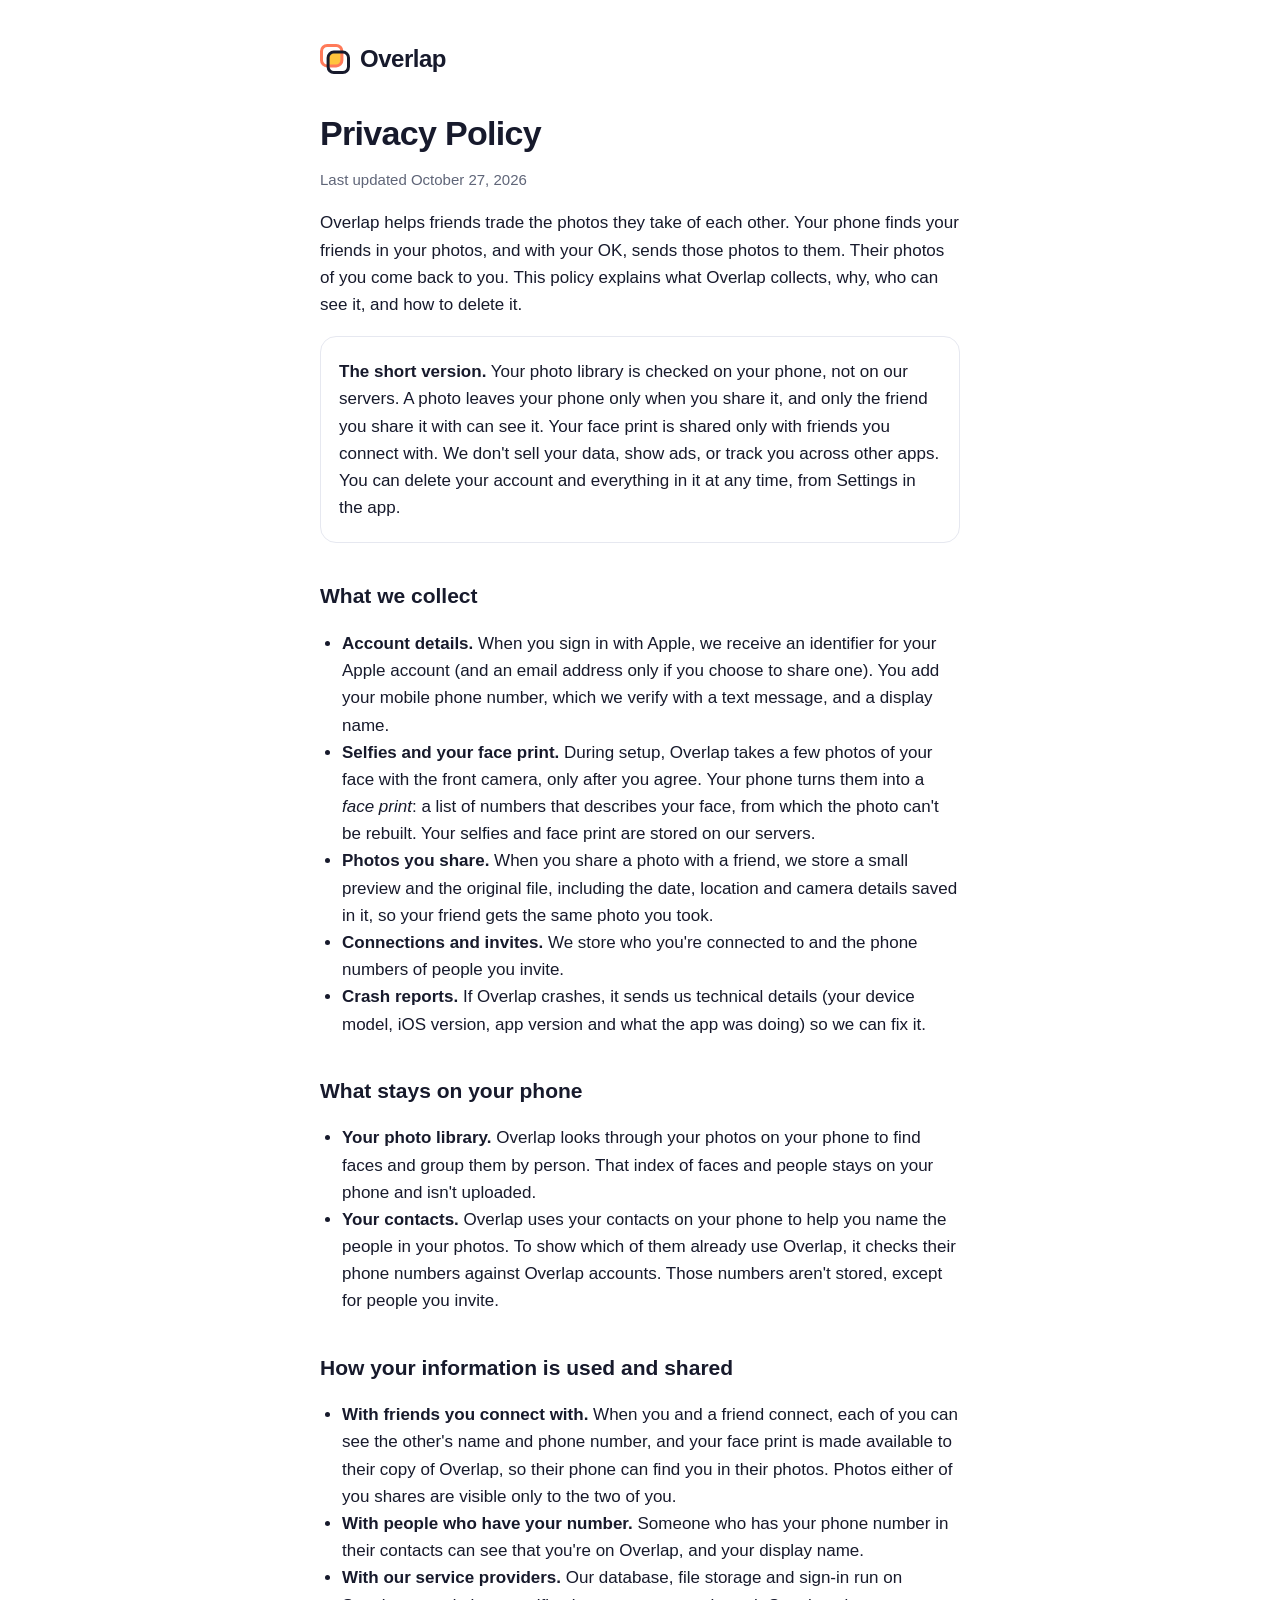
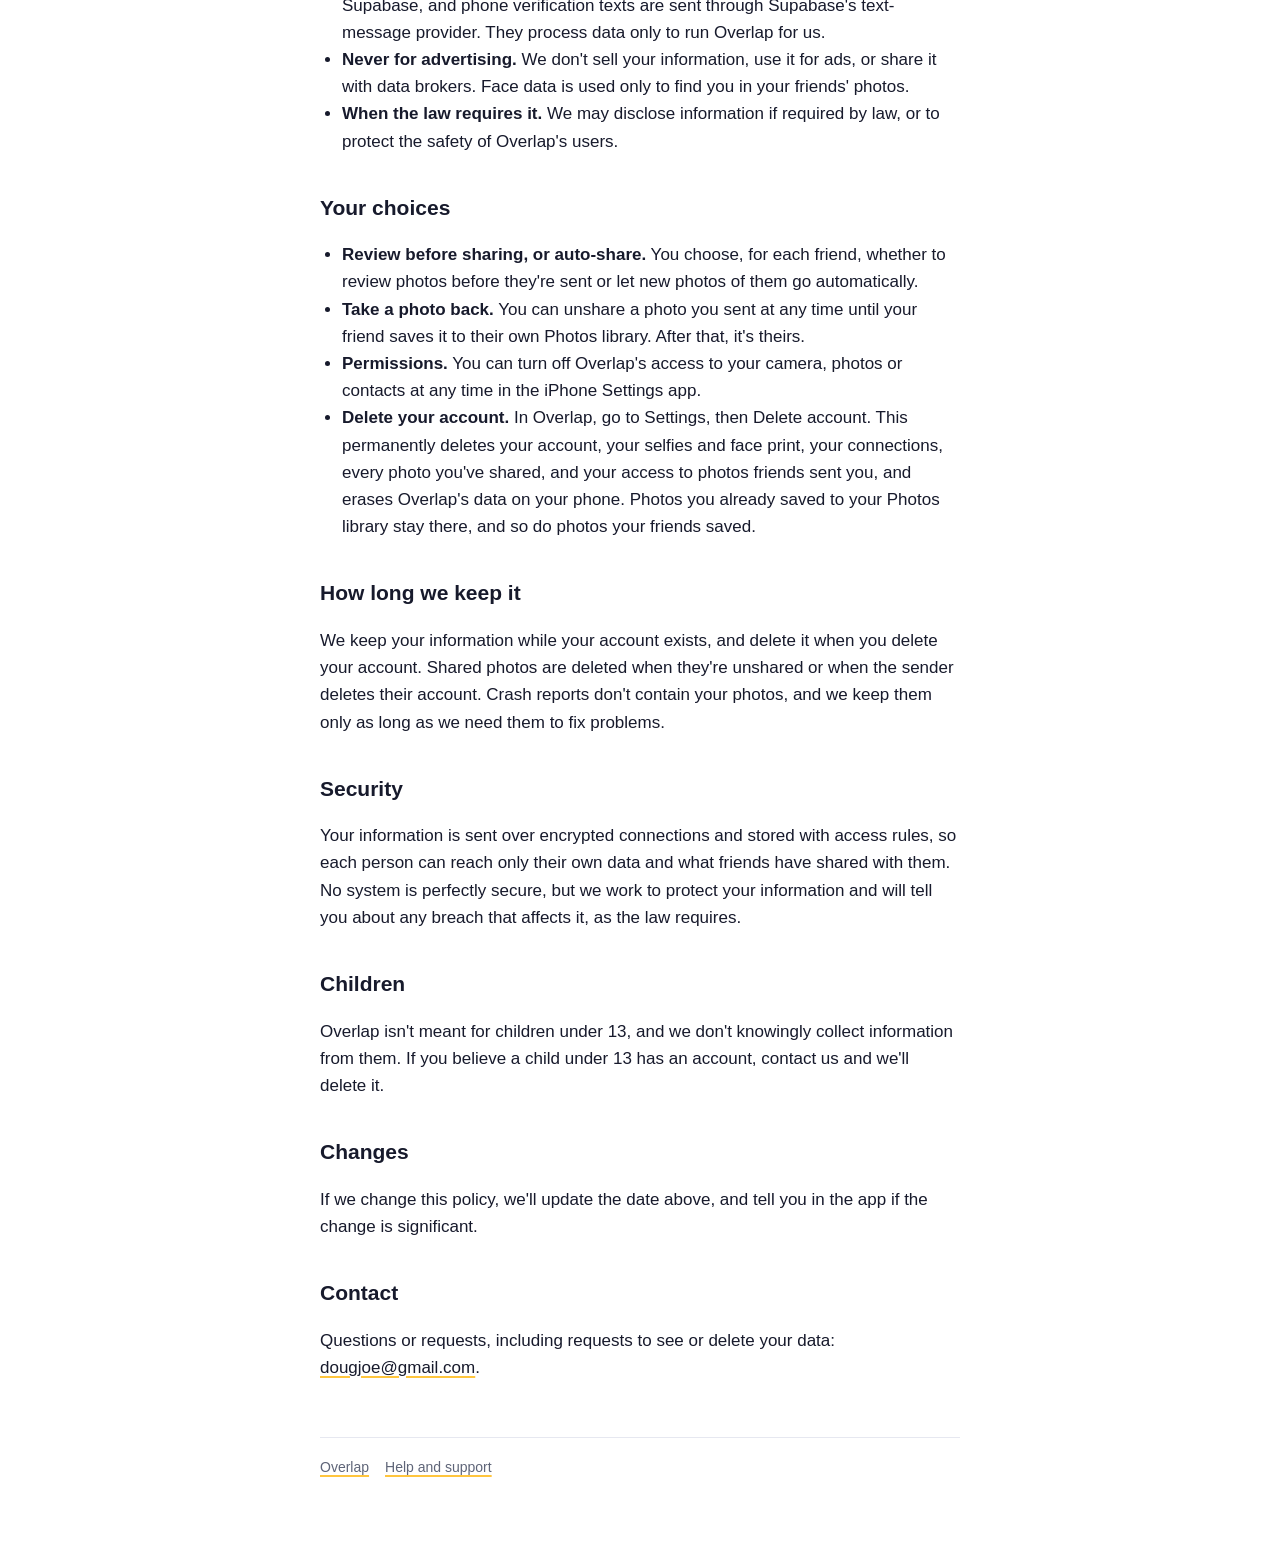
==== privacy/index.html @ 938a16a8 "Overlap privacy policy and support pages Co-Authored-By: Claude Opus 5.5 <noreply@anthropic.com>" ====
<!doctype html>
<html lang="en">
<head>
<meta charset="utf-8">
<meta name="viewport" content="width=device-width, initial-scale=1">
<title>Overlap Privacy Policy</title>
<link rel="stylesheet" href="../style.css">
</head>
<body>
<main>
<header><a href="../"><svg width="30" height="30" viewBox="0 0 100 100" aria-hidden="true"><defs><clipPath id="m"><rect x="5" y="5" width="68" height="68" rx="19"/></clipPath></defs><rect x="27" y="27" width="68" height="68" rx="19" fill="#FFC53D" clip-path="url(#m)"/><rect x="5" y="5" width="68" height="68" rx="19" fill="none" stroke="#FF7A59" stroke-width="10"/><rect x="27" y="27" width="68" height="68" rx="19" fill="none" stroke="currentColor" stroke-width="10"/></svg>Overlap</a></header>

<h1>Privacy Policy</h1>
<p class="muted">Last updated October 27, 2026</p>

<p>Overlap helps friends trade the photos they take of each other. Your phone finds your friends in your photos, and with your OK, sends those photos to them. Their photos of you come back to you. This policy explains what Overlap collects, why, who can see it, and how to delete it.</p>

<div class="card">
<p><strong>The short version.</strong> Your photo library is checked on your phone, not on our servers. A photo leaves your phone only when you share it, and only the friend you share it with can see it. Your face print is shared only with friends you connect with. We don't sell your data, show ads, or track you across other apps. You can delete your account and everything in it at any time, from Settings in the app.</p>
</div>

<h2>What we collect</h2>
<ul>
<li><strong>Account details.</strong> When you sign in with Apple, we receive an identifier for your Apple account (and an email address only if you choose to share one). You add your mobile phone number, which we verify with a text message, and a display name.</li>
<li><strong>Selfies and your face print.</strong> During setup, Overlap takes a few photos of your face with the front camera, only after you agree. Your phone turns them into a <em>face print</em>: a list of numbers that describes your face, from which the photo can't be rebuilt. Your selfies and face print are stored on our servers.</li>
<li><strong>Photos you share.</strong> When you share a photo with a friend, we store a small preview and the original file, including the date, location and camera details saved in it, so your friend gets the same photo you took.</li>
<li><strong>Connections and invites.</strong> We store who you're connected to and the phone numbers of people you invite.</li>
<li><strong>Crash reports.</strong> If Overlap crashes, it sends us technical details (your device model, iOS version, app version and what the app was doing) so we can fix it.</li>
</ul>

<h2>What stays on your phone</h2>
<ul>
<li><strong>Your photo library.</strong> Overlap looks through your photos on your phone to find faces and group them by person. That index of faces and people stays on your phone and isn't uploaded.</li>
<li><strong>Your contacts.</strong> Overlap uses your contacts on your phone to help you name the people in your photos. To show which of them already use Overlap, it checks their phone numbers against Overlap accounts. Those numbers aren't stored, except for people you invite.</li>
</ul>

<h2>How your information is used and shared</h2>
<ul>
<li><strong>With friends you connect with.</strong> When you and a friend connect, each of you can see the other's name and phone number, and your face print is made available to their copy of Overlap, so their phone can find you in their photos. Photos either of you shares are visible only to the two of you.</li>
<li><strong>With people who have your number.</strong> Someone who has your phone number in their contacts can see that you're on Overlap, and your display name.</li>
<li><strong>With our service providers.</strong> Our database, file storage and sign-in run on Supabase, and phone verification texts are sent through Supabase's text-message provider. They process data only to run Overlap for us.</li>
<li><strong>Never for advertising.</strong> We don't sell your information, use it for ads, or share it with data brokers. Face data is used only to find you in your friends' photos.</li>
<li><strong>When the law requires it.</strong> We may disclose information if required by law, or to protect the safety of Overlap's users.</li>
</ul>

<h2>Your choices</h2>
<ul>
<li><strong>Review before sharing, or auto-share.</strong> You choose, for each friend, whether to review photos before they're sent or let new photos of them go automatically.</li>
<li><strong>Take a photo back.</strong> You can unshare a photo you sent at any time until your friend saves it to their own Photos library. After that, it's theirs.</li>
<li><strong>Permissions.</strong> You can turn off Overlap's access to your camera, photos or contacts at any time in the iPhone Settings app.</li>
<li><strong>Delete your account.</strong> In Overlap, go to Settings, then Delete account. This permanently deletes your account, your selfies and face print, your connections, every photo you've shared, and your access to photos friends sent you, and erases Overlap's data on your phone. Photos you already saved to your Photos library stay there, and so do photos your friends saved.</li>
</ul>

<h2>How long we keep it</h2>
<p>We keep your information while your account exists, and delete it when you delete your account. Shared photos are deleted when they're unshared or when the sender deletes their account. Crash reports don't contain your photos, and we keep them only as long as we need them to fix problems.</p>

<h2>Security</h2>
<p>Your information is sent over encrypted connections and stored with access rules, so each person can reach only their own data and what friends have shared with them. No system is perfectly secure, but we work to protect your information and will tell you about any breach that affects it, as the law requires.</p>

<h2>Children</h2>
<p>Overlap isn't meant for children under 13, and we don't knowingly collect information from them. If you believe a child under 13 has an account, contact us and we'll delete it.</p>

<h2>Changes</h2>
<p>If we change this policy, we'll update the date above, and tell you in the app if the change is significant.</p>

<h2>Contact</h2>
<p>Questions or requests, including requests to see or delete your data: <a href="mailto:dougjoe@gmail.com">dougjoe@gmail.com</a>.</p>

<footer><a href="../">Overlap</a><a href="../support/">Help and support</a></footer>
</main>
</body>
</html>
---- style.css ----
:root { --bg: #FFFFFF; --ink: #171A2C; --muted: #5F6578; --line: #E6E8F0; --flash: #FFC53D; --coral: #FF7A59; }
@media (prefers-color-scheme: dark) { :root { --bg: #0D0C0B; --ink: #F4EDE3; --muted: #A79A8A; --line: #2E2720; } }
* { box-sizing: border-box; }
body { margin: 0; background: var(--bg); color: var(--ink); font: 17px/1.6 -apple-system, BlinkMacSystemFont, "Helvetica Neue", Arial, sans-serif; }
main { max-width: 680px; margin: 0 auto; padding: 40px 20px 80px; }
header { display: flex; align-items: center; gap: 10px; margin-bottom: 36px; }
header a { display: flex; align-items: center; gap: 10px; color: inherit; text-decoration: none; font-weight: 900; font-size: 24px; letter-spacing: -0.02em; }
h1 { font-size: 34px; line-height: 1.15; margin: 0 0 6px; letter-spacing: -0.02em; }
h2 { font-size: 21px; margin: 36px 0 8px; }
p, li { color: var(--ink); }
.muted { color: var(--muted); font-size: 15px; }
a { color: inherit; text-decoration-color: var(--flash); text-decoration-thickness: 2px; text-underline-offset: 3px; }
ul { padding-left: 22px; }
.card { border: 1px solid var(--line); border-radius: 16px; padding: 4px 18px; margin: 18px 0; }
footer { margin-top: 56px; padding-top: 18px; border-top: 1px solid var(--line); font-size: 14px; color: var(--muted); }
footer a { margin-right: 16px; }
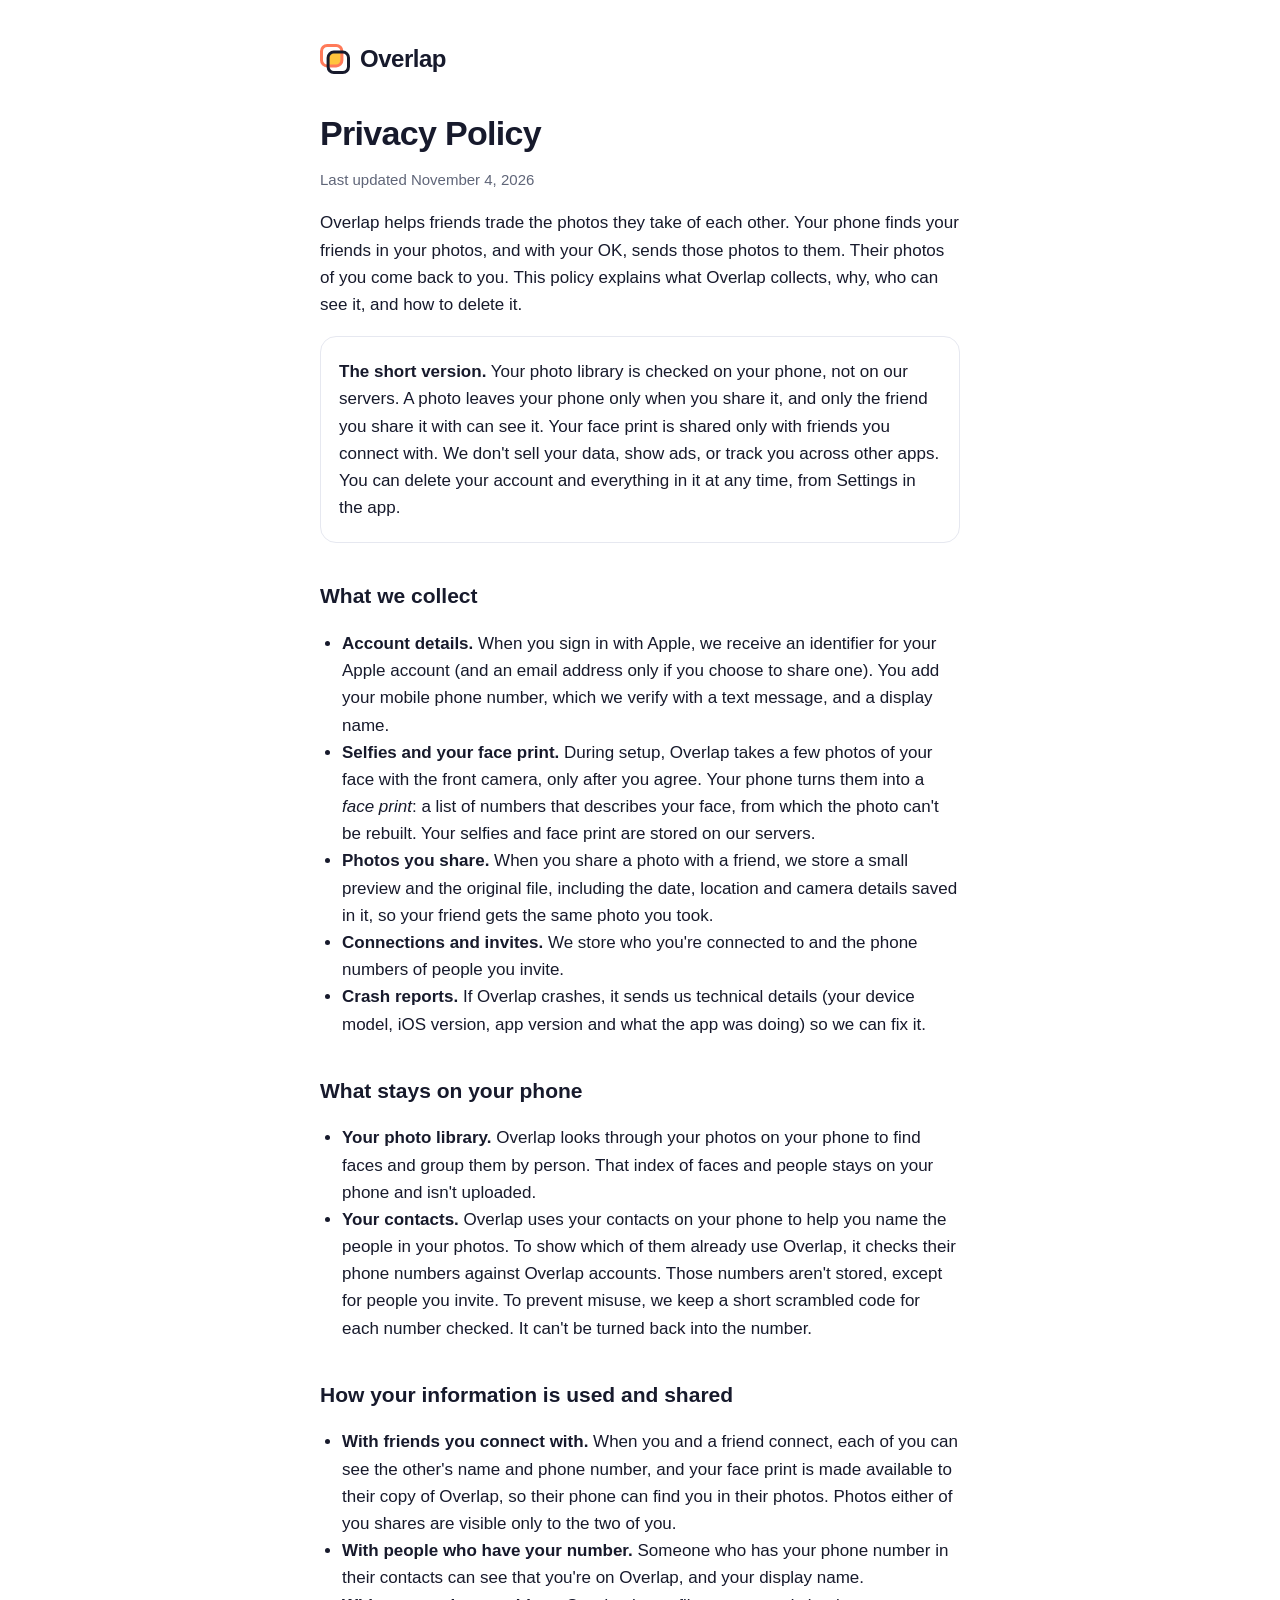
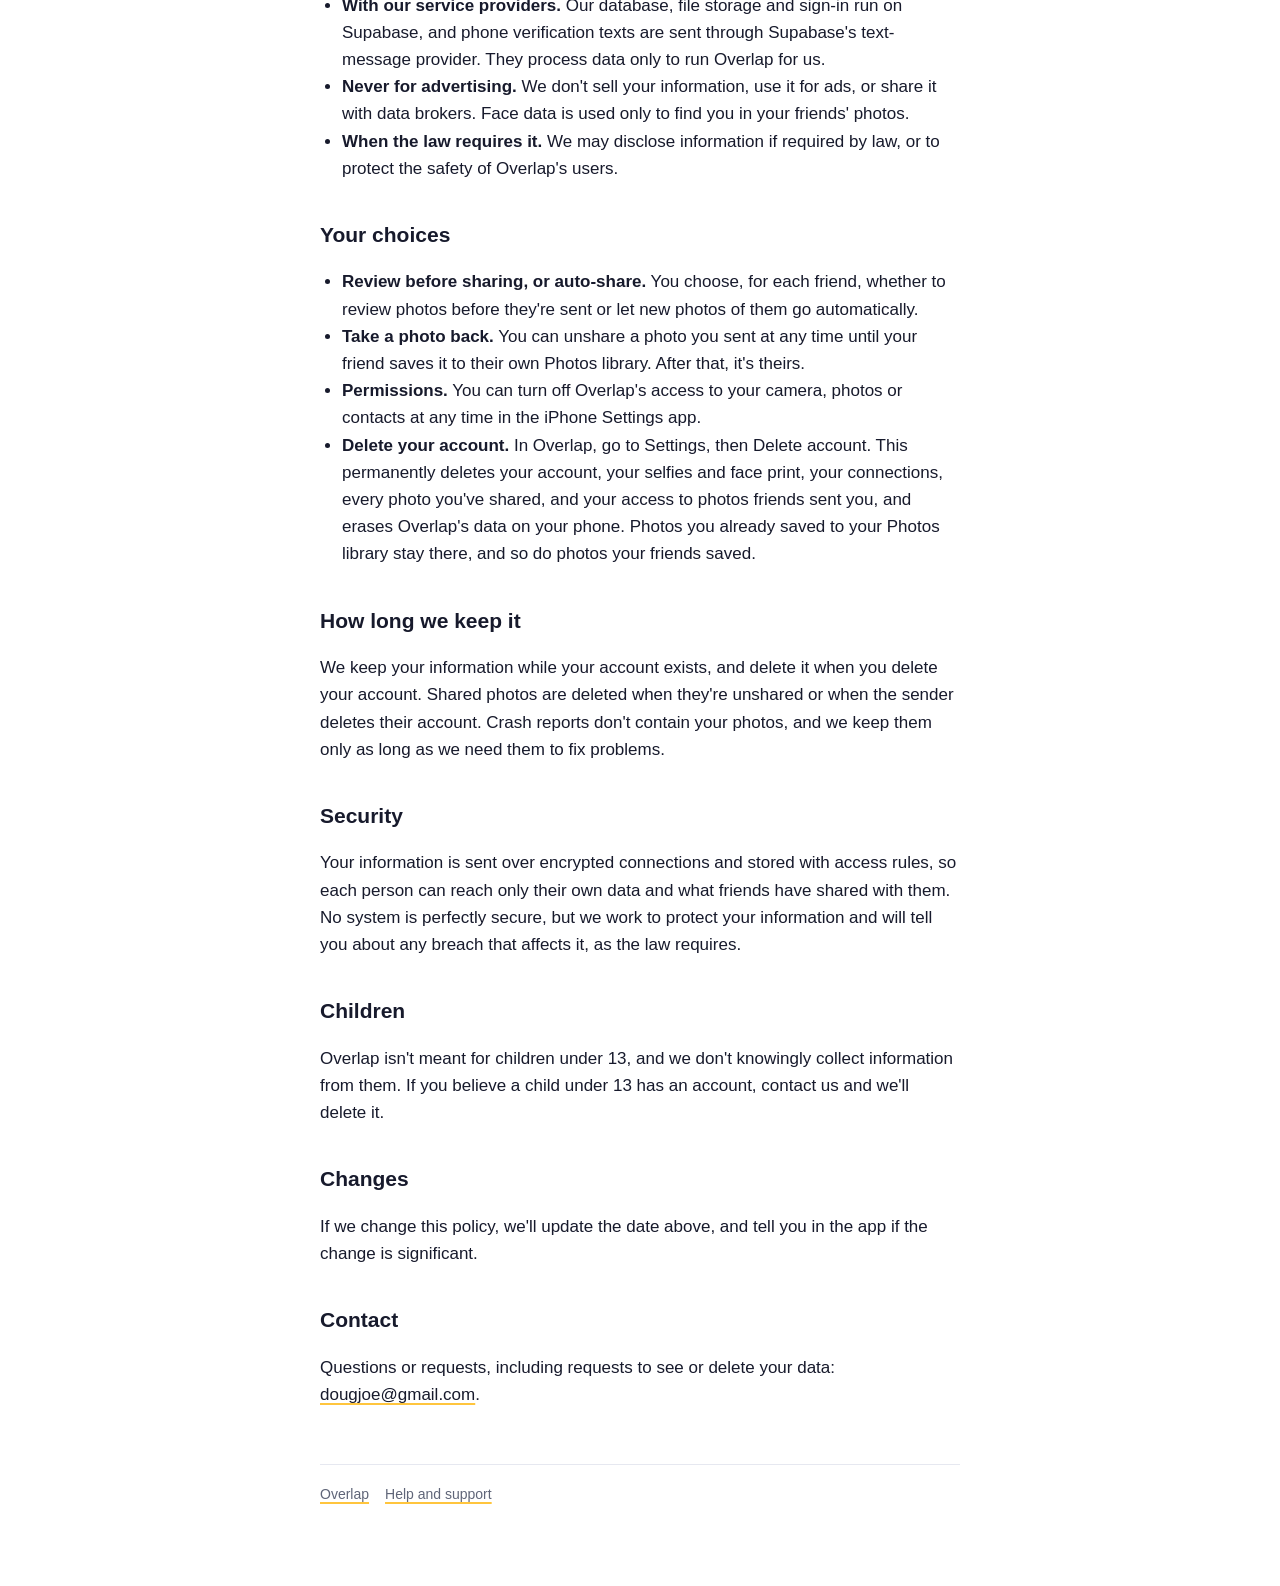
==== commit e04a0331: "Privacy policy: say what's kept when checking contacts' numbers" ====
--- a/privacy/index.html
+++ b/privacy/index.html
@@ -11,7 +11,7 @@
 <header><a href="../"><svg width="30" height="30" viewBox="0 0 100 100" aria-hidden="true"><defs><clipPath id="m"><rect x="5" y="5" width="68" height="68" rx="19"/></clipPath></defs><rect x="27" y="27" width="68" height="68" rx="19" fill="#FFC53D" clip-path="url(#m)"/><rect x="5" y="5" width="68" height="68" rx="19" fill="none" stroke="#FF7A59" stroke-width="10"/><rect x="27" y="27" width="68" height="68" rx="19" fill="none" stroke="currentColor" stroke-width="10"/></svg>Overlap</a></header>
 
 <h1>Privacy Policy</h1>
-<p class="muted">Last updated October 27, 2026</p>
+<p class="muted">Last updated November 4, 2026</p>
 
 <p>Overlap helps friends trade the photos they take of each other. Your phone finds your friends in your photos, and with your OK, sends those photos to them. Their photos of you come back to you. This policy explains what Overlap collects, why, who can see it, and how to delete it.</p>
 
@@ -31,7 +31,7 @@
 <h2>What stays on your phone</h2>
 <ul>
 <li><strong>Your photo library.</strong> Overlap looks through your photos on your phone to find faces and group them by person. That index of faces and people stays on your phone and isn't uploaded.</li>
-<li><strong>Your contacts.</strong> Overlap uses your contacts on your phone to help you name the people in your photos. To show which of them already use Overlap, it checks their phone numbers against Overlap accounts. Those numbers aren't stored, except for people you invite.</li>
+<li><strong>Your contacts.</strong> Overlap uses your contacts on your phone to help you name the people in your photos. To show which of them already use Overlap, it checks their phone numbers against Overlap accounts. Those numbers aren't stored, except for people you invite. To prevent misuse, we keep a short scrambled code for each number checked. It can't be turned back into the number.</li>
 </ul>
 
 <h2>How your information is used and shared</h2>
--- a/style.css
+++ b/style.css
@@ -14,3 +14,4 @@
 .card { border: 1px solid var(--line); border-radius: 16px; padding: 4px 18px; margin: 18px 0; }
 footer { margin-top: 56px; padding-top: 18px; border-top: 1px solid var(--line); font-size: 14px; color: var(--muted); }
 footer a { margin-right: 16px; }
+.button { display: inline-block; background: var(--flash); color: #171A2C; font-weight: 700; text-decoration: none; padding: 12px 22px; border-radius: 999px; }
